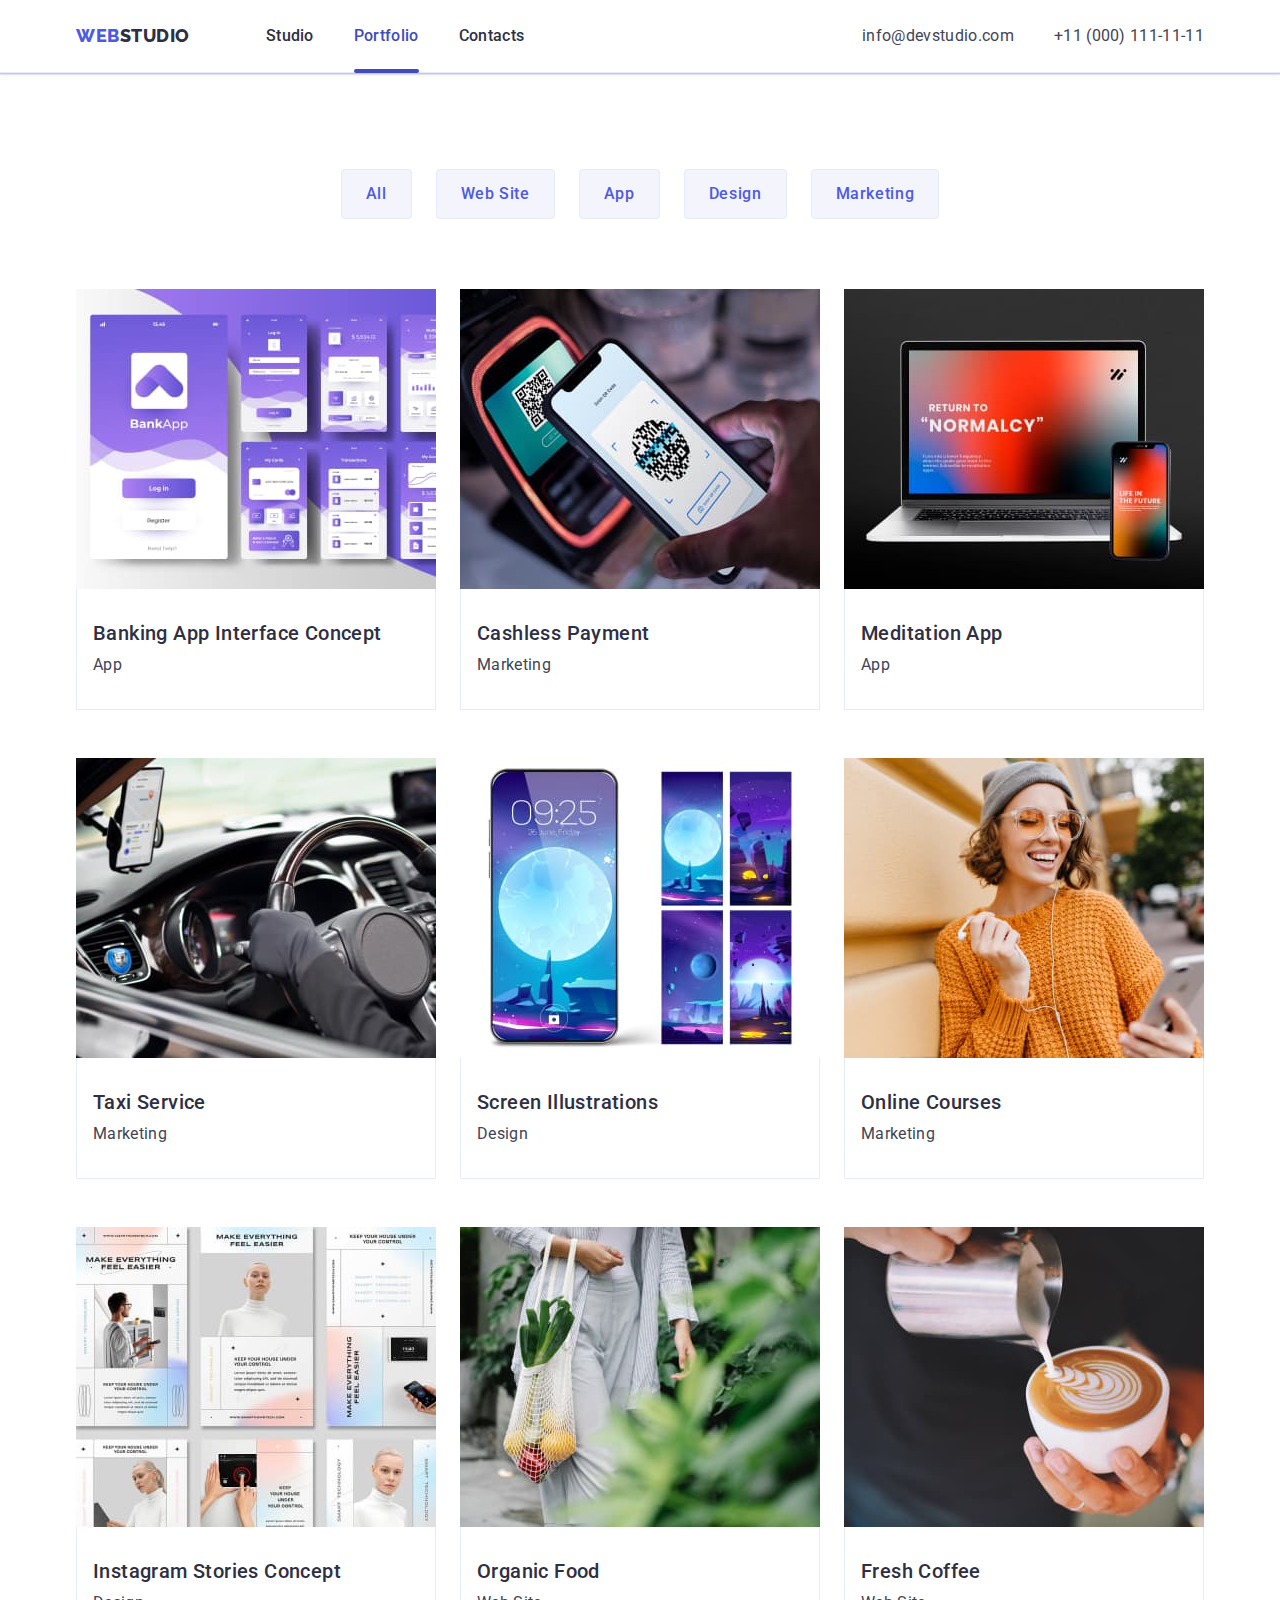
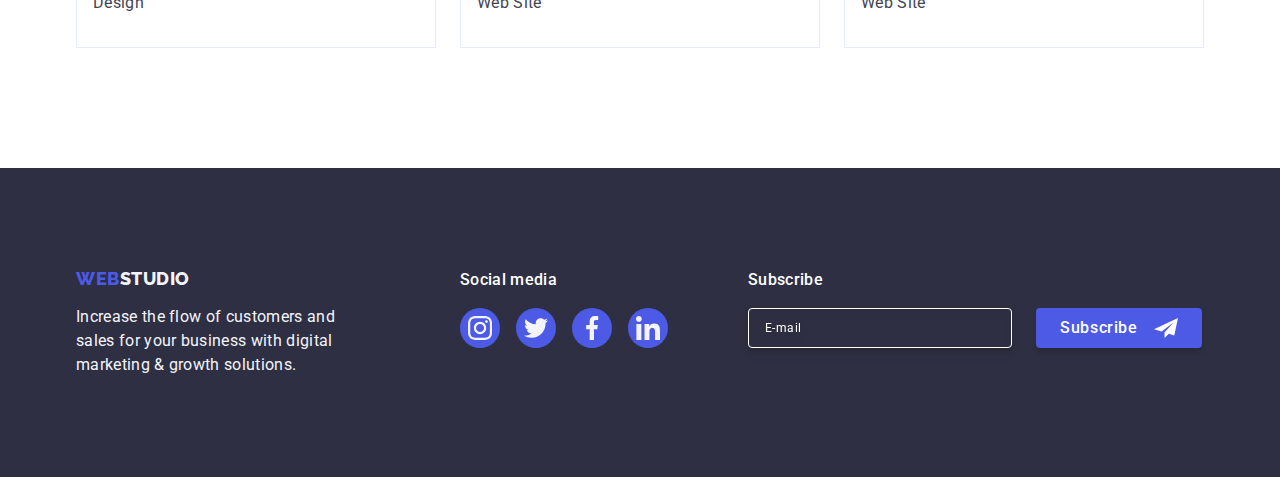
==== portfolio.html @ cc691b75 "Initial commit" ====
<!DOCTYPE html>
<html lang="en">
  <head>
    <meta charset="UTF-8" />
    <meta name="viewport" content="width=device-width, initial-scale=1.0" />
    <title>Document</title>
    <link
      rel="stylesheet"
      href="https://cdn.jsdelivr.net/npm/modern-normalize@1.1.0/modern-normalize.min.css"
    />
    <link rel="preconnect" href="https://fonts.googleapis.com" />
    <link rel="preconnect" href="https://fonts.gstatic.com" crossorigin />
    <link
      href="https://fonts.googleapis.com/css2?family=Raleway:wght@800&family=Roboto:wght@400;500;700;900&display=swap"
      rel="stylesheet"
    />
    <link rel="stylesheet" href="./css/styles.css" />
  </head>
  <body>
    <!--Header section-->

    <header class="header">
      <div class="container-header container">
        <nav class="header-nav">
          <a href="./index.html" class="header-logo link"
            >Web<span class="logo-highlight">Studio</span></a
          >

          <ul class="list container-nav">
            <li>
              <a href="./index.html" class="header-nav-list link">Studio</a>
            </li>
            <li>
              <a
                href="./portfolio.html"
                class="header-nav-list link actual-page"
                >Portfolio</a
              >
            </li>
            <li><a href="" class="header-nav-list link">Contacts</a></li>
          </ul>
        </nav>
        <address class="header-contacts">
          <ul class="list container-nav">
            <li>
              <a
                class="header-contacts-list link"
                href="mailto:info@devstudio.com"
                >info@devstudio.com</a
              >
            </li>
            <li>
              <a class="header-contacts-list link" href="tel:+110001111111"
                >+11 (000) 111-11-11</a
              >
            </li>
          </ul>
        </address>
      </div>
    </header>
    <!--Main block-->
    <main>
      <!--Section-->
      <section class="main-block">
        <div class="container">
          <h1 class="visually-hidden">Portfolio</h1>
          <ul class="list filters-container">
            <li>
              <button type="button" class="portfolio-filters">All</button>
            </li>
            <li>
              <button type="button" class="portfolio-filters">Web Site</button>
            </li>
            <li>
              <button type="button" class="portfolio-filters">App</button>
            </li>
            <li>
              <button type="button" class="portfolio-filters">Design</button>
            </li>
            <li>
              <button type="button" class="portfolio-filters">Marketing</button>
            </li>
          </ul>
          <ul class="list project-container">
            <li class="portfolio-cards">
              <a href="" class="link portfolio-link">
                <div class="card-image">
                  <img
                    src="./images/portfolio/img1.jpg"
                    alt="Banking App Interface Concept"
                    width="360"
                  />

                  <p class="card-overlay-text card-overlay">
                    14 Stylish and User-Friendly App Design Concepts · Task
                    Manager App · Calorie Tracker App · Exotic Fruit Ecommerce
                    App · Cloud Storage App
                  </p>
                </div>
                <div class="project-name">
                  <h2 class="portfolio-card-header">
                    Banking App Interface Concept
                  </h2>
                  <p class="portfolio-card-text">App</p>
                </div>
              </a>
            </li>
            <li class="portfolio-cards">
              <a href="" class="link portfolio-link">
                <div class="card-image">
                  <img
                    src="./images/portfolio/img2.jpg"
                    alt="Cashless Payment"
                    width="360"
                  />

                  <p class="card-overlay-text card-overlay">
                    14 Stylish and User-Friendly App Design Concepts · Task
                    Manager App · Calorie Tracker App · Exotic Fruit Ecommerce
                    App · Cloud Storage App
                  </p>
                </div>
                <div class="project-name">
                  <h2 class="portfolio-card-header">Cashless Payment</h2>
                  <p class="portfolio-card-text">Marketing</p>
                </div>
              </a>
            </li>
            <li class="portfolio-cards">
              <a href="" class="link portfolio-link">
                <div class="card-image">
                  <img
                    src="./images/portfolio/img3.jpg"
                    alt="Meditation App"
                    width="360"
                  />

                  <p class="card-overlay-text card-overlay">
                    14 Stylish and User-Friendly App Design Concepts · Task
                    Manager App · Calorie Tracker App · Exotic Fruit Ecommerce
                    App · Cloud Storage App
                  </p>
                </div>
                <div class="project-name">
                  <h2 class="portfolio-card-header">Meditation App</h2>
                  <p class="portfolio-card-text">App</p>
                </div>
              </a>
            </li>
            <li class="portfolio-cards">
              <a href="" class="link portfolio-link">
                <div class="card-image">
                  <img
                    src="./images/portfolio/img4.jpg"
                    alt="Taxi Service"
                    width="360"
                  />

                  <p class="card-overlay-text card-overlay">
                    14 Stylish and User-Friendly App Design Concepts · Task
                    Manager App · Calorie Tracker App · Exotic Fruit Ecommerce
                    App · Cloud Storage App
                  </p>
                </div>
                <div class="project-name">
                  <h2 class="portfolio-card-header">Taxi Service</h2>
                  <p class="portfolio-card-text">Marketing</p>
                </div>
              </a>
            </li>
            <li class="portfolio-cards">
              <a href="" class="link portfolio-link"
                ><div class="card-image">
                  <img
                    src="./images/portfolio/img5.jpg"
                    alt="Screen Illustrations"
                    width="360"
                  />

                  <p class="card-overlay-text card-overlay">
                    14 Stylish and User-Friendly App Design Concepts · Task
                    Manager App · Calorie Tracker App · Exotic Fruit Ecommerce
                    App · Cloud Storage App
                  </p>
                </div>
                <div class="project-name">
                  <h2 class="portfolio-card-header">Screen Illustrations</h2>
                  <p class="portfolio-card-text">Design</p>
                </div>
              </a>
            </li>
            <li class="portfolio-cards">
              <a href="" class="link portfolio-link"
                ><div class="card-image">
                  <img
                    src="./images/portfolio/img6.jpg"
                    alt="Online Courses"
                    width="360"
                  />

                  <p class="card-overlay-text card-overlay">
                    14 Stylish and User-Friendly App Design Concepts · Task
                    Manager App · Calorie Tracker App · Exotic Fruit Ecommerce
                    App · Cloud Storage App
                  </p>
                </div>
                <div class="project-name">
                  <h2 class="portfolio-card-header">Online Courses</h2>
                  <p class="portfolio-card-text">Marketing</p>
                </div>
              </a>
            </li>
            <li class="portfolio-cards">
              <a href="" class="link portfolio-link"
                ><div class="card-image">
                  <img
                    src="./images/portfolio/img7.jpg"
                    alt="Instagram Stories Concept"
                    width="360"
                  />

                  <p class="card-overlay-text card-overlay">
                    14 Stylish and User-Friendly App Design Concepts · Task
                    Manager App · Calorie Tracker App · Exotic Fruit Ecommerce
                    App · Cloud Storage App
                  </p>
                </div>
                <div class="project-name">
                  <h2 class="portfolio-card-header">
                    Instagram Stories Concept
                  </h2>
                  <p class="portfolio-card-text">Design</p>
                </div>
              </a>
            </li>
            <li class="portfolio-cards">
              <a href="" class="link portfolio-link"
                ><div class="card-image">
                  <img
                    src="./images/portfolio/img8.jpg"
                    alt="Organic Food"
                    width="360"
                  />

                  <p class="card-overlay-text card-overlay">
                    14 Stylish and User-Friendly App Design Concepts · Task
                    Manager App · Calorie Tracker App · Exotic Fruit Ecommerce
                    App · Cloud Storage App
                  </p>
                </div>
                <div class="project-name">
                  <h2 class="portfolio-card-header">Organic Food</h2>
                  <p class="portfolio-card-text">Web Site</p>
                </div>
              </a>
            </li>
            <li class="portfolio-cards">
              <a href="" class="link portfolio-link"
                ><div class="card-image">
                  <img
                    src="./images/portfolio/img9.jpg"
                    alt="Fresh Coffee"
                    width="360"
                  />

                  <p class="card-overlay-text card-overlay">
                    14 Stylish and User-Friendly App Design Concepts · Task
                    Manager App · Calorie Tracker App · Exotic Fruit Ecommerce
                    App · Cloud Storage App
                  </p>
                </div>
                <div class="project-name">
                  <h2 class="portfolio-card-header">Fresh Coffee</h2>
                  <p class="portfolio-card-text">Web Site</p>
                </div>
              </a>
            </li>
          </ul>
        </div>
      </section>
    </main>

    <!--Footer Section-->

    <footer class="footer">
      <div class="container footer-container">
        <div class="footer-solutions">
          <a href="./index.html" class="footer-logo link"
            >Web<span class="logo-studio">Studio</span></a
          >
          <p class="footer-text">
            Increase the flow of customers and sales for your business with
            digital marketing & growth solutions.
          </p>
        </div>

        <div class="footer-solutions-media">
          <p class="footer-social-media-text">Social media</p>
          <ul class="footer-social-media list">
            <li class="footer-icons">
              <a href="" class="link">
                <svg class="icon-our" width="24" height="24">
                  <use href="./images/icons.svg#icon-instagram"></use>
                </svg>
              </a>
            </li>
            <li class="footer-icons">
              <a href="" class="link">
                <svg class="icon-our" width="24" height="24">
                  <use href="./images/icons.svg#icon-twitter"></use>
                </svg>
              </a>
            </li>
            <li class="footer-icons">
              <a href="" class="link">
                <svg class="icon-our" width="24" height="24">
                  <use href="./images/icons.svg#icon-facebook"></use>
                </svg>
              </a>
            </li>
            <li class="footer-icons">
              <a href="" class="link">
                <svg class="icon-our" width="24" height="24">
                  <use href="./images/icons.svg#icon-linkedin"></use>
                </svg>
              </a>
            </li>
          </ul>
        </div>

        <div class="subscribe-footer">
          <p class="footer-social-media-text">Subscribe</p>
          <form class="subscribe-form" name="subscribe-form">
            <label class="subscribe-form-label">
              <input
                class="subscribe-form-input"
                type="email"
                name="subscribe-form-email"
                placeholder="E-mail"
            /></label>
            <button
              class="footer-button order-button accent-button"
              type="submit"
            >
              Subscribe
              <svg class="footer-button-icon" width="24" height="24">
                <use href="./images/icons.svg#icon-send"></use>
              </svg>
            </button>
          </form>
        </div>
      </div>
    </footer>
  </body>
</html>
---- css/styles.css ----
:root {
  --colorNavyBlue: #2e2f42;
  --fonWebsite: #ffffff;
  --logoAndButtonText: #4d5ae5;
  --backgroundButton: #f4f4fd;
  --contactColor: #434455;
  --customersBorderColor: #8e8f99;
  --modalColor: #404bbf;
}
body {
  font-family: "Roboto", sans-serif;
  background-color: var(--fonWebsite);
  color: var(--contactColor);
}
ul {
  padding-left: 0;
}

.header-logo {
  font-weight: 800;
  font-size: 18px;
  line-height: 1.17;
  letter-spacing: 0.03em;
  text-transform: uppercase;
  font-family: "Raleway", sans-serif;
  color: var(--logoAndButtonText);
  margin-right: 76px;
}

.logo-highlight {
  color: var(--colorNavyBlue);
}

.header-nav-list {
  position: relative;
  font-weight: 500;
  font-size: 16px;
  line-height: 1.5;
  letter-spacing: 0.02em;
  color: #2e2f42;

  padding: 24px 0;
  display: flex;
  flex-direction: column;
  transition: color 250ms cubic-bezier(0.4, 0, 0.2, 1);
}

.header-nav-list:hover,
.header-nav-list:focus {
  color: #404bbf;
}
.actual-page {
  color: #404bbf;
}
.header-nav-list.actual-page::after {
  content: "";
  position: absolute;

  width: 100%;
  height: 4px;
  border-radius: 2px;
  left: 0;
  bottom: -1px;
  background-color: #404bbf;
}

.header-contacts {
  font-style: normal;
  color: var(--contaktColor);
}

.header-contacts-list {
  font-size: 16px;
  line-height: 1.5;
  letter-spacing: 0.02em;
  color: var(--contactColor);
  font-style: normal;
  transition: color 250ms cubic-bezier(0.4, 0, 0.2, 1);
}
.header-contacts-list:hover,
.header-contacts-list:focus {
  color: #404bbf;
  transition-duration: 250ms;
  transition-timing-function: cubic-bezier(0.4, 0, 0.2, 1);
}

.list {
  list-style-type: none;
}
.link {
  text-decoration: none;
}
.order-button {
  font-family: "Roboto", sans-serif;
  background-color: var(--logoAndButtonText);
  font-weight: 500;
  font-size: 16px;
  line-height: 1.5;
  letter-spacing: 0.04em;
  color: var(--fonWebsite);
  box-shadow: 0px 4px 4px 0px rgba(0, 0, 0, 0.15);

  cursor: pointer;
  display: block;
  min-width: 169px;
  height: 56px;
  border: none;
  border-radius: 4px;
  margin: 0 auto;
  transition: background-color 250ms cubic-bezier(0.4, 0, 0.2, 1);
}
.portfolio-filters {
  font-family: "Roboto", sans-serif;
  background-color: var(--backgroundButton);
  font-style: normal;
  font-weight: 500;
  font-size: 16px;
  line-height: 1.5;
  letter-spacing: 0.04em;
  cursor: pointer;
  color: var(--logoAndButtonText);
  border: 1px solid #e7e9fc;
  border-radius: 4px;
  padding: 12px 24px;
  transition: color 250ms cubic-bezier(0.4, 0, 0.2, 1),
    background-color 250ms cubic-bezier(0.4, 0, 0.2, 1),
    border-color 250ms cubic-bezier(0.4, 0, 0.2, 1),
    box-shadow 250ms cubic-bezier(0.4, 0, 0.2, 1);
}
.portfolio-filters:hover,
.portfolio-filters:focus {
  background-color: #404bbf;
  color: var(--fonWebsite);
  border: 1px solid transparent;
  box-shadow: 0px 2px 2px 0px rgba(0, 0, 0, 0.12),
    0px 2px 1px 0px rgba(0, 0, 0, 0.08), 0px 3px 1px 0px rgba(0, 0, 0, 0.1);
  transition-duration: 250ms;
  transition-timing-function: cubic-bezier(0.4, 0, 0.2, 1);
}
.order-button:hover,
.order-button:focus {
  background-color: #404bbf;
  color: var(--fonWebsite);
}

.solutions-section {
  padding: 120px 0;
}
.title {
  max-width: 496px;
  font-weight: 700;
  font-size: 56px;
  line-height: 1.07;
  display: block;
  text-align: center;
  letter-spacing: 0.02em;
  color: var(--fonWebsite);
  margin: 0 auto;
  margin-bottom: 48px;
}
.feature-title {
  font-weight: 500;
  font-size: 20px;
  line-height: 1.2;
  letter-spacing: 0.02em;
  color: var(--colorNavyBlue);
  margin-bottom: 8px;
}
.feature-text {
  font-size: 16px;
  line-height: 1.5;
  letter-spacing: 0.02em;
  color: var(--contactColor);
}
.section-header {
  font-weight: 700;
  font-size: 36px;
  line-height: 1.11;
  letter-spacing: 0.02em;
  text-align: center;
  text-transform: capitalize;
  color: var(--colorNavyBlue);
  margin-bottom: 72px;
}
.section-team {
  background-color: var(--backgroundButton);
  padding-top: 120px;
  padding-bottom: 120px;
}

.team-card {
  background-color: var(--fonWebsite);
  min-height: 380px;
  width: calc((100% - 72px) / 4);
  border-radius: 0px 0px 4px 4px;

  box-shadow: 0px 2px 1px 0px rgba(46, 47, 66, 0.08),
    0px 1px 1px 0px rgba(46, 47, 66, 0.16),
    0px 1px 6px 0px rgba(46, 47, 66, 0.08);
}

.portfolio-card-header {
  font-weight: 500;
  font-size: 20px;
  line-height: 1.2;
  letter-spacing: 0.02em;
  color: var(--colorNavyBlue);
  margin-bottom: 8px;
}
.portfolio-card-text {
  font-size: 16px;
  line-height: 1.5;
  letter-spacing: 0.02em;
  color: var(--contactColor);
}
.footer-text {
  font-size: 16px;
  line-height: 1.5;
  letter-spacing: 0.02em;
  color: var(--backgroundButton);
  max-width: 264px;
}
.footer {
  background-color: var(--colorNavyBlue);
  padding: 100px 0;
}
.logo-studio {
  color: var(--backgroundButton);
}
.footer-logo {
  font-weight: 800;
  font-size: 18px;
  line-height: 1.17;
  letter-spacing: 0.03em;
  text-transform: uppercase;
  font-family: "Raleway", sans-serif;
  color: var(--logoAndButtonText);
  display: inline-block;
  margin-bottom: 16px;
}

Reset h1,
h2,
h3,
h4,
h5,
h6,
p,
ul {
  margin: 0;
}
img {
  display: block;
  max-width: 100%;
  height: auto;
}
.visually-hidden {
  position: absolute;
  width: 1px;
  height: 1px;
  margin: -1px;
  border: 0;
  padding: 0;

  white-space: nowrap;
  clip-path: inset(100%);
  clip: rect(0 0 0 0);
  overflow: hidden;
}

.container-header {
  display: flex;
  justify-content: space-between;
  align-items: center;
}
.container {
  margin: 0 auto;
  width: 1158px;
  padding: 0 15px;
}
.header-nav {
  display: flex;
  align-items: center;
}
.container-nav {
  display: flex;
  gap: 40px;
  transition: color 250ms cubic-bezier(0.4, 0, 0.2, 1);
}
.main-content {
  height: 600px;
  margin: auto;

  padding: 188px 0;
  background-color: var(--colorNavyBlue);
  background-image: linear-gradient(
      rgba(46, 47, 66, 0.7),
      rgba(46, 47, 66, 0.7)
    ),
    url(../images/index/people-office.jpg);

  max-width: 1440px;
  background-repeat: no-repeat;
  background-position: center;
  background-size: cover;
}
.section-feature {
  width: calc((100% - 72px) / 4);
}

.list-feature {
  display: flex;
  gap: 24px;
}
.header {
  border-bottom: 1px solid #e7e9fc;
  box-shadow: 0px 2px 1px rgba(46, 47, 66, 0.08),
    0px 1px 1px rgba(46, 47, 66, 0.16), 0px 1px 6px rgba(46, 47, 66, 0.08);
}
.what-section {
  padding-bottom: 120px;
}

.we-are-doing {
  display: flex;
  gap: 24px;
}
.our-works {
  width: calc((100% - 48px) / 3);
}

.team {
  display: flex;
  flex-direction: row;
  gap: 24px;
}

.index-card-header {
  font-weight: 500;
  font-size: 20px;
  line-height: 1.2;
  letter-spacing: 0.02em;
  color: var(--colorNavyBlue);
  margin-bottom: 8px;
  text-align: center;
}
.index-card-text {
  font-size: 16px;
  line-height: 1.5;
  letter-spacing: 0.02em;
  color: var(--contactColor);
  text-align: center;
  margin-bottom: 8px;
}
.card-content {
  gap: 8px;
  padding: 32px 0;
}

.filters-container {
  display: flex;
  margin-bottom: 72px;
  justify-content: center;
  gap: 24px;
  height: 48px;
}
.project-container {
  display: flex;
  flex-direction: row;
  flex-wrap: wrap;
  justify-content: center;
  column-gap: 24px;
  row-gap: 48px;
}
.portfolio-link {
  display: block;
  transition: box-shadow 250ms cubic-bezier(0.4, 0, 0.2, 1);
}
.portfolio-link:hover {
  box-shadow: 0px 1px 6px rgba(46, 47, 66, 0.08),
    0px 1px 1px rgba(46, 47, 66, 0.16), 0px 2px 1px rgba(46, 47, 66, 0.08);
}
.portfolio-link:hover .card-overlay,
.portfolio-link:focus .card-overlay {
  transform: translateY(0%);
}

.portfolio-cards {
  width: calc((100% - 48px) / 3);
}

.card-image {
  position: relative;
  overflow: hidden;
}

.card-overlay {
  padding: 8px;
  background-color: #4d5ae5;
  color: #fff;
  font-family: sans-serif;
  position: absolute;
  top: 0;
  left: 0;
  width: 100%;
  height: 100%;
  transform: translateY(100%);
  transition: transform 250ms ease-in-out;
}

.card-overlay-text {
  color: var(--backgroundButton);
  font-size: 16px;
  font-family: Roboto;
  line-height: 24px;
  letter-spacing: 0.32px;

  padding: 40px 32px;
  transition: transform 250ms cubic-bezier(0.4, 0, 0.2, 1);
}
.project-name {
  padding: 32px 16px;
  border: 1px solid #e7e9fc;
  border-top: none;
}
.main-block {
  padding-top: 96px;
  padding-bottom: 120px;
}
.social-media {
  display: flex;
  justify-content: center;
  gap: 24px;
  flex-shrink: 0;

  align-items: center;
}
.social-media .link {
  display: flex;
  justify-content: center;
  align-items: center;
  width: 40px;
  height: 40px;
  border-radius: 50%;
  background-color: #4d5ae5;
  transition: background-color 250ms cubic-bezier(0.4, 0, 0.2, 1);
}

.customers-list {
  display: flex;

  gap: 24px;
}
.section-customers {
  padding-top: 120px;
  padding-bottom: 120px;
}
.team-customers {
  width: calc((100% - 120px) / 6);
  height: 88px;
}
.customers-link {
  display: flex;
  width: 100%;
  height: 100%;
  justify-content: center;
  align-items: center;
  color: var(--customersBorderColor);
  border-radius: 4px;
  border: 1px solid var(--customersBorderColor);
  transition: border-color 250ms cubic-bezier(0.4, 0, 0.2, 1),
    color 250ms cubic-bezier(0.4, 0, 0.2, 1);
}

.customers-link:hover {
  border-color: #404bbf;
  color: #404bbf;
}

.customers-link:focus {
  border-color: #404bbf;
  color: #404bbf;
}

.icon-solution {
  width: 264px;
  height: 112px;
  border-radius: 4px;
  background: var(--cloud, #f4f4fd);
  display: flex;
  justify-content: center;
  align-items: center;
  margin-bottom: 8px;
}
.icon {
  fill: currentColor;
}

.icon-our {
  fill: var(--backgroundButton);
  transition: background-color 250ms cubic-bezier(0.4, 0, 0.2, 1);
}
.footer-social-media {
  display: flex;
  gap: 16px;
  flex-shrink: 0;
  align-self: flex-end;
}
.footer-social-media .link {
  display: flex;
  justify-content: center;
  align-items: center;
  width: 40px;
  height: 40px;
  border-radius: 50%;
  background-color: #4d5ae5;
  transition: background-color 250ms cubic-bezier(0.4, 0, 0.2, 1);
}
.social-media .link:hover,
.social-media .link:focus {
  background-color: #404bbf;
}

.footer-container {
  display: flex;

  align-items: baseline;
}

.footer-solutions-media {
  margin-left: 120px;
}

.footer-social-media-text {
  margin-bottom: 16px;
  font-size: 16px;
  font-family: Roboto;
  font-weight: 500;
  line-height: 24px;
  letter-spacing: 0.32px;
  color: #ffffff;
}
.footer-social-media .link:hover,
.footer-social-media .link:focus {
  background-color: #31d0aa;
}

.subscribe-form {
  display: flex;
  justify-content: center;
  align-items: center;
  gap: 24px;
}
.subscribe-footer {
  margin-left: 80px;
}

.accent-button {
  min-width: 165px;
  color: #fff;
  text-align: center;
  height: 40px;
  font-size: 16px;

  line-height: 24px;
  letter-spacing: 0.64px;

  padding: 8px 24px;
  border-radius: 4px;
  background: #4d5ae5;
}

.subscribe-form-input {
  width: 264px;
  height: 40px;
  color: #fff;
  padding-left: 8px;
  padding-left: 16px;
  border-radius: 4px;
  border: 1px solid #fff;
  box-shadow: 0px 4px 4px 0px rgba(0, 0, 0, 0.15);
  background: #2e2f42;

  font-size: 12px;
  filter: drop-shadow(0px 4px 4px rgba(0, 0, 0, 0.15));
  line-height: 1.5;
  letter-spacing: 0.48px;
  background-color: transparent;
}
.subscribe-form-input::placeholder {
  color: currentColor;
}

.footer-button {
  display: inline-flex;
  align-items: center;
  justify-content: center;
}

.footer-button-icon {
  margin-left: 16px;
}

.backdrop {
  position: fixed;
  top: 0;
  left: 0;
  width: 100%;
  height: 100%;
  background-color: #2e2f4266;
  transition: opacity 250ms cubic-bezier(0.4, 0, 0.2, 1),
    visibility 250ms cubic-bezier(0.4, 0, 0.2, 1);
}
.backdrop.is-hidden {
  opacity: 0;
  visibility: hidden;
  pointer-events: none;
}

.modal {
  position: absolute;
  top: 50%;
  left: 50%;
  padding: 72px 24px 24px 24px;

  transform: translateX(-50%) translateY(-50%);
  width: 408px;
  min-height: 584px;
  border-radius: 4px;
  background-color: #fcfcfc;
  box-shadow: 0px 2px 1px 0px rgba(0, 0, 0, 0.2),
    0px 1px 3px 0px rgba(0, 0, 0, 0.12), 0px 1px 1px 0px rgba(0, 0, 0, 0.14);
  transition: transform 250ms cubic-bezier(0.4, 0, 0.2, 1);
}
.modal-button {
  position: absolute;
  top: 24px;
  right: 24px;
  background-color: #e7e9fc;
  border: 1px solid rgba(0, 0, 0, 0.1);
  background: #e7e9fc;
  width: 24px;
  height: 24px;
  border-radius: 50%;
  display: flex;
  align-items: center;
  justify-content: center;
  padding: 0;
  cursor: pointer;
  background-color: 250ms cubic-bezier(0.4, 0, 0.2, 1),
    border 250ms cubic-bezier(0.4, 0, 0.2, 1);
  transition: background-color 250ms cubic-bezier(0.4, 0, 0.2, 1),
    border 250ms cubic-bezier(0.4, 0, 0.2, 1);
}
.modal-button:hover,
.modal-button:focus {
  background-color: #404bbf;
  border: none;
  fill: #ffffff;
}
.modal-icon {
  stroke: #2e2f42;
  color: #2e2f42;
  transition: fill 250ms cubic-bezier(0.4, 0, 0.2, 1);
}
.modal-caption {
  display: block;
  text-align: center;
  width: 360px;
  margin-bottom: 16px;

  color: var(--colorNavyBlue);
  font-size: 16px;
  font-style: normal;
  font-weight: 500;
  line-height: 1.5;
  letter-spacing: 0.02em;
}
.modal-label-user {
  margin-bottom: 8px;
}
.modal-form-label {
  font-size: 12px;
  line-height: 1.17;
  letter-spacing: 0.04em;
  color: var(--customersBorderColor);
  display: block;
  margin-bottom: 4px;
}

.modal-user-contact {
  position: relative;
}
.modal-form-input {
  width: 100%;
  height: 40px;
  border: 1px solid rgba(46, 47, 66, 0.4);
  border-radius: 4px;
  background-color: transparent;
  padding-left: 38px;
  outline: transparent;
  transition: border-color 250ms cubic-bezier(0.4, 0, 0.2, 1);
}
.modal-form-icon {
  position: absolute;
  left: 16px;
  top: 50%;
  fill: var(--colorNavyBlue);
  transform: translateY(-50%);
  transition: fill 250ms cubic-bezier(0.4, 0, 0.2, 1);
}

.modal-form-input:focus {
  border-color: #4d5ae5;
}
.modal-form-input:focus + .modal-form-icon {
  fill: #4d5ae5;
}
.modal-form-textarea {
  margin-bottom: 16px;
}

.modal-form-comment {
  width: 100%;
  height: 120px;
  font-size: 12px;
  padding-top: 8px;
  line-height: 1.17;
  letter-spacing: 0.04em;
  color: rgba(46, 47, 66, 0.4);
  border: 1px solid rgba(46, 47, 66, 0.4);
  border-radius: 4px;
  background-color: transparent;
  padding: 8px 16px;
  outline: transparent;
  resize: none;
  transition: border-color 250ms cubic-bezier(0.4, 0, 0.2, 1);
  display: block;
}

.modal-form-comment::placeholder {
  color: rgba(46, 47, 66, 0.4);

  font-size: 12px;
  letter-spacing: 0.48px;
}
.modal-form-comment:focus {
  border-color: #4d5ae5;
}

.modal-form-agreement {
  font-size: 12px;
  line-height: 1.17;
  letter-spacing: 0.04em;
  color: var(--customersBorderColor);
}
.modal-form-user {
  margin-bottom: 24px;
}

.modal-form-custom-checkbox {
  display: inline-flex;
  align-items: center;
  justify-content: center;
  width: 16px;
  height: 16px;
  margin-right: 8px;
  fill: transparent;
  border-radius: 2px;
  border: 1px solid rgba(46, 47, 66, 0.4);
  transition: background-color 250ms cubic-bezier(0.4, 0, 0.2, 1),
    border 250ms cubic-bezier(0.4, 0, 0.2, 1),
    fill 250ms cubic-bezier(0.4, 0, 0.2, 1);
}

.modal-form-user
  input[type="checkbox"]:checked
  + .modal-form-agreement
  .modal-form-custom-checkbox {
  background-color: var(--modalColor);
  border: none;
  fill: var(--backgroundButton);
}

.modal-form-link {
  color: var(--logoAndButtonText);
  text-decoration: underline;
}
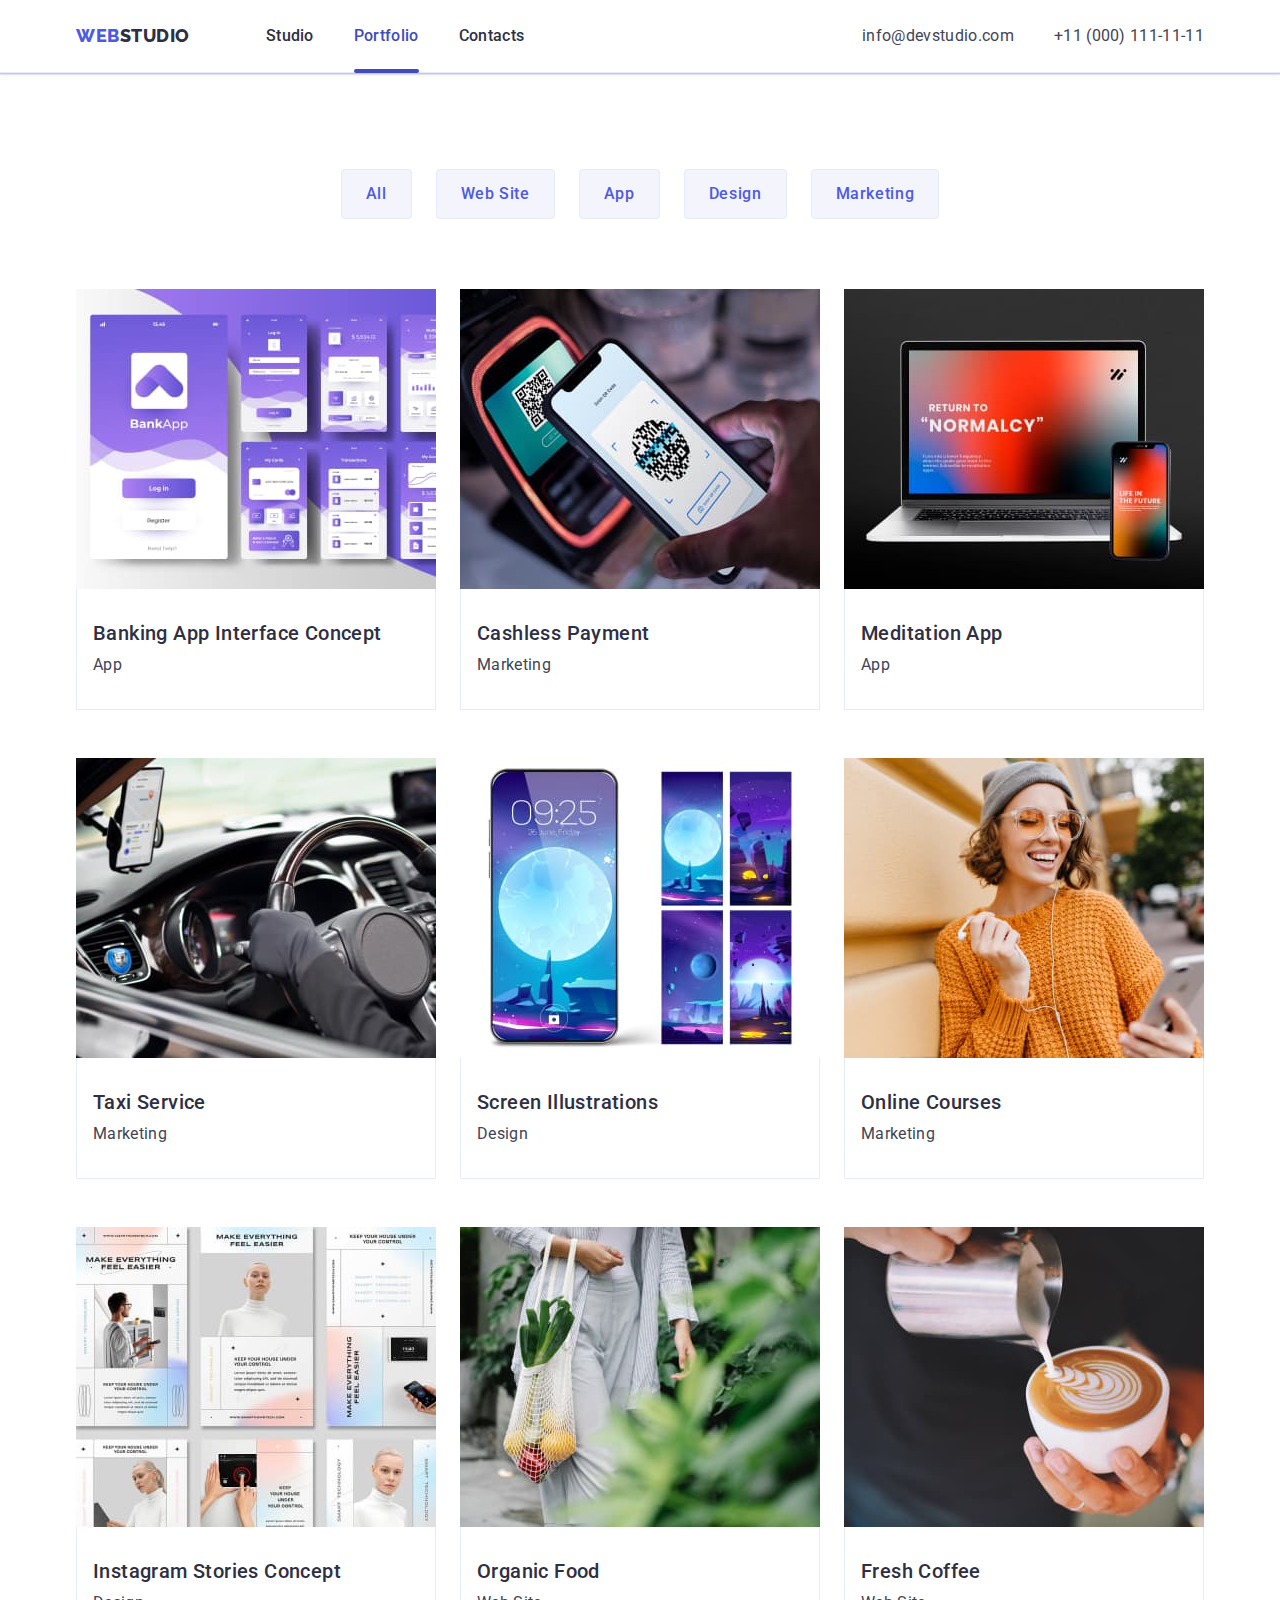
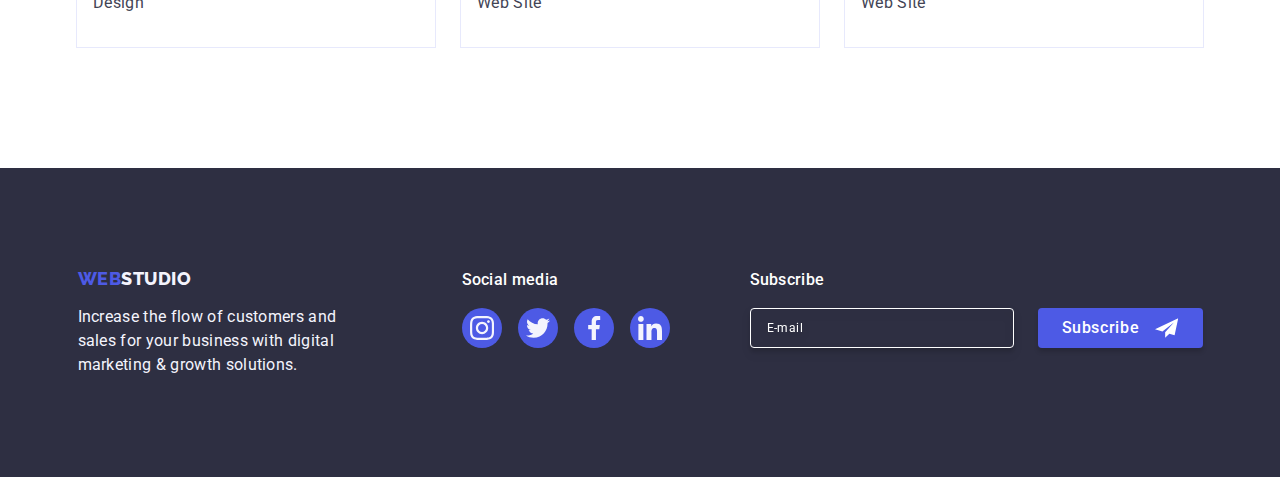
==== commit d9d7d12c: "work" ====
--- a/portfolio.html
+++ b/portfolio.html
@@ -41,7 +41,7 @@
           </ul>
         </nav>
         <address class="header-contacts">
-          <ul class="list container-nav">
+          <ul class="list container-nav container-nav-tablet">
             <li>
               <a
                 class="header-contacts-list link"
--- a/css/styles.css
+++ b/css/styles.css
@@ -14,6 +14,10 @@
 }
 ul {
   padding-left: 0;
+}
+img {
+  display: block;
+  max-width: 100%;
 }
 
 .header-logo {
@@ -26,7 +30,16 @@
   color: var(--logoAndButtonText);
   margin-right: 76px;
 }
-
+@media only screen and (min-width: 768px) {
+  .header-logo {
+    margin-right: 120px;
+  }
+}
+@media only screen and (min-width: 1158px) {
+  .header-logo {
+    margin-right: 76px;
+  }
+}
 .logo-highlight {
   color: var(--colorNavyBlue);
 }
@@ -77,6 +90,30 @@
   font-style: normal;
   transition: color 250ms cubic-bezier(0.4, 0, 0.2, 1);
 }
+
+/* Tablet screen */
+@media screen and (min-width: 768px) {
+  .header-contacts-list {
+    color: #434455;
+    font-size: 12px;
+    font-style: normal;
+    font-weight: 400;
+    line-height: 1.6;
+    letter-spacing: 0.48px;
+  }
+}
+/* desctop screen */
+@media only screen and (min-width: 1158px) {
+  .header-contacts-list {
+    font-size: 16px;
+    line-height: 1.5;
+    letter-spacing: 0.02em;
+    color: var(--contactColor);
+    font-style: normal;
+    transition: color 250ms cubic-bezier(0.4, 0, 0.2, 1);
+  }
+}
+
 .header-contacts-list:hover,
 .header-contacts-list:focus {
   color: #404bbf;
@@ -144,12 +181,20 @@
 }
 
 .solutions-section {
-  padding: 120px 0;
-}
+  padding: 96px 0 96px 0;
+}
+
+/* desctop screen */
+@media only screen and (min-width: 1158px) {
+  .solutions-section {
+    padding: 120px 0;
+  }
+}
+
 .title {
-  max-width: 496px;
+  max-width: 320px;
   font-weight: 700;
-  font-size: 56px;
+  font-size: 36px;
   line-height: 1.07;
   display: block;
   text-align: center;
@@ -158,20 +203,86 @@
   margin: 0 auto;
   margin-bottom: 48px;
 }
+@media only screen and (min-width: 768px) {
+  .title {
+    max-width: 496px;
+    font-size: 56px;
+  }
+}
+
+@media only screen and (min-width: 1158px) {
+  .title {
+    max-width: 496px;
+    font-size: 56px;
+  }
+}
 .feature-title {
-  font-weight: 500;
-  font-size: 20px;
-  line-height: 1.2;
-  letter-spacing: 0.02em;
-  color: var(--colorNavyBlue);
+  color: var(--navyblue, #2e2f42);
+  text-align: center;
+  font-size: 36px;
+  font-style: normal;
+  font-weight: 700;
+  line-height: 1.1;
+  letter-spacing: 0.72px;
+  text-transform: capitalize;
   margin-bottom: 8px;
 }
+/* Tablet screen */
+@media screen and (min-width: 768px) {
+  .feature-title {
+    color: var(--navyblue, #2e2f42);
+    font-size: 36px;
+    font-style: normal;
+    font-weight: 700;
+    line-height: 1.1;
+    letter-spacing: 0.72px;
+    text-transform: capitalize;
+    text-align: start;
+  }
+}
+
+/* desctop screen */
+@media only screen and (min-width: 1158px) {
+  .feature-title {
+    font-weight: 500;
+    font-size: 20px;
+    line-height: 1.2;
+    letter-spacing: 0.02em;
+    color: var(--colorNavyBlue);
+    margin-bottom: 8px;
+    text-align: start;
+  }
+}
+
 .feature-text {
+  color: var(--slate, #434455);
   font-size: 16px;
   line-height: 1.5;
   letter-spacing: 0.02em;
-  color: var(--contactColor);
-}
+  font-weight: 500;
+}
+/* Tablet screen */
+@media only screen and (min-width: 768px) {
+  .feature-text {
+    color: #434455;
+    font-size: 16px;
+    line-height: 1.5;
+    letter-spacing: 0.02em;
+    font-weight: 500;
+  }
+}
+
+/* desctop screen */
+@media only screen and (min-width: 1158px) {
+  .feature-text {
+    font-size: 16px;
+    line-height: 1.5;
+    letter-spacing: 0.02em;
+    color: var(--contactColor);
+    font-weight: 400;
+  }
+}
+
 .section-header {
   font-weight: 700;
   font-size: 36px;
@@ -182,21 +293,98 @@
   color: var(--colorNavyBlue);
   margin-bottom: 72px;
 }
+.section-header-one {
+  font-weight: 700;
+  font-size: 36px;
+  line-height: 1.11;
+  letter-spacing: 0.02em;
+  text-align: center;
+  text-transform: capitalize;
+  color: var(--colorNavyBlue);
+  margin-bottom: 72px;
+}
+/* desctop screen */
+@media only screen and (max-width: 1157px) {
+  .section-header-one {
+    display: none;
+  }
+}
+
 .section-team {
   background-color: var(--backgroundButton);
-  padding-top: 120px;
-  padding-bottom: 120px;
+  padding-top: 96px;
+  padding-bottom: 96px;
+}
+@media only screen and (min-width: 1158px) {
+  .section-team {
+    background-color: var(--backgroundButton);
+    padding-top: 120px;
+    padding-bottom: 120px;
+  }
+}
+
+.team {
+  display: flex;
+  flex-wrap: wrap;
+  gap: 64px;
+}
+/* Tablet screen */
+@media only screen and (min-width: 768px) {
+  .team {
+    display: flex;
+    flex-wrap: wrap;
+    gap: 64px 24px;
+    margin-right: 108px;
+    margin-left: 108px;
+  }
+}
+
+/* desctop screen */
+@media only screen and (min-width: 1158px) {
+  .team {
+    display: flex;
+    flex-direction: row;
+    gap: 24px;
+    margin-right: 0;
+    margin-left: 0;
+  }
 }
 
 .team-card {
   background-color: var(--fonWebsite);
   min-height: 380px;
-  width: calc((100% - 72px) / 4);
   border-radius: 0px 0px 4px 4px;
-
   box-shadow: 0px 2px 1px 0px rgba(46, 47, 66, 0.08),
     0px 1px 1px 0px rgba(46, 47, 66, 0.16),
     0px 1px 6px 0px rgba(46, 47, 66, 0.08);
+  margin: auto;
+}
+
+/* Tablet screen */
+
+@media only screen and (min-width: 768px) {
+  .team-card {
+    background-color: var(--fonWebsite);
+    min-height: 380px;
+    width: calc((100% - 24px) / 2);
+    box-shadow: 0px 2px 1px 0px rgba(46, 47, 66, 0.08),
+      0px 1px 1px 0px rgba(46, 47, 66, 0.16),
+      0px 1px 6px 0px rgba(46, 47, 66, 0.08);
+  }
+}
+
+/* desctop screen */
+@media only screen and (min-width: 1158px) {
+  .team-card {
+    background-color: var(--fonWebsite);
+    min-height: 380px;
+    width: calc((100% - 72px) / 4);
+    border-radius: 0px 0px 4px 4px;
+
+    box-shadow: 0px 2px 1px 0px rgba(46, 47, 66, 0.08),
+      0px 1px 1px 0px rgba(46, 47, 66, 0.16),
+      0px 1px 6px 0px rgba(46, 47, 66, 0.08);
+  }
 }
 
 .portfolio-card-header {
@@ -219,11 +407,39 @@
   letter-spacing: 0.02em;
   color: var(--backgroundButton);
   max-width: 264px;
-}
+  text-align: start;
+  margin: auto;
+}
+
 .footer {
   background-color: var(--colorNavyBlue);
-  padding: 100px 0;
-}
+  padding: 96px 0;
+  text-align: center;
+}
+
+@media only screen and (min-width: 768px) {
+  .footer {
+    display: flex;
+    flex-wrap: wrap;
+    text-align: left;
+  }
+}
+
+@media only screen and (min-width: 768px) and (max-width: 1157.98px) {
+  .footer {
+    background-color: var(--colorNavyBlue);
+    padding: 96px 108px;
+  }
+}
+/* desctop screen */
+@media only screen and (min-width: 1158px) {
+  .footer {
+    background-color: var(--colorNavyBlue);
+    padding: 100px 0;
+    text-align: start;
+  }
+}
+
 .logo-studio {
   color: var(--backgroundButton);
 }
@@ -249,11 +465,7 @@
 ul {
   margin: 0;
 }
-img {
-  display: block;
-  max-width: 100%;
-  height: auto;
-}
+
 .visually-hidden {
   position: absolute;
   width: 1px;
@@ -267,58 +479,278 @@
   clip: rect(0 0 0 0);
   overflow: hidden;
 }
+.menu-toggle-icon {
+  stroke: #2e2f42;
+}
 
 .container-header {
   display: flex;
   justify-content: space-between;
   align-items: center;
 }
+
+@media only screen and (min-width: 768px) {
+  .container-header {
+    display: flex;
+    justify-content: space-between;
+    align-items: center;
+  }
+}
+
+@media only screen and (min-width: 1158px) {
+  .container-header {
+    display: flex;
+    justify-content: space-between;
+    align-items: center;
+  }
+}
+/* base style */
 .container {
+  min-width: 320px;
+  max-width: 428px;
   margin: 0 auto;
-  width: 1158px;
-  padding: 0 15px;
-}
+  padding-left: 16px;
+  padding-right: 16px;
+}
+/* Tablet screen */
+@media screen and (min-width: 768px) {
+  .container {
+    max-width: 768px;
+    margin: 0 auto;
+  }
+}
+/* desctop screen */
+@media only screen and (min-width: 1158px) {
+  .container {
+    max-width: 1158px;
+    margin: 0 auto;
+    padding: 0 15px;
+  }
+}
+
 .header-nav {
-  display: flex;
-  align-items: center;
-}
+  width: 100%;
+  display: flex;
+  justify-content: space-between;
+}
+
+@media only screen and (min-width: 768px) {
+  .header-nav {
+    width: 0;
+    display: flex;
+    align-items: center;
+  }
+}
+@media only screen and (min-width: 1158px) {
+  .header-nav {
+    display: flex;
+    align-items: center;
+  }
+}
+
 .container-nav {
   display: flex;
   gap: 40px;
+
   transition: color 250ms cubic-bezier(0.4, 0, 0.2, 1);
 }
+@media only screen and (max-width: 767.8px) {
+  .container-nav {
+    display: none;
+  }
+}
+
+@media only screen and (min-width: 768px) {
+  .container-nav {
+    gap: 40px;
+    display: flex;
+    margin-left: auto;
+
+    margin-right: 0;
+    transition: color 250ms cubic-bezier(0.4, 0, 0.2, 1);
+  }
+}
+
+@media only screen and (min-width: 1158px) {
+  .container-nav {
+    display: flex;
+    gap: 40px;
+    transition: color 250ms cubic-bezier(0.4, 0, 0.2, 1);
+  }
+}
+
+.container-nav-tablet {
+  display: none;
+}
+@media only screen and (min-width: 768px) and (max-width: 1157px) {
+  .container-nav-tablet {
+    display: flex;
+    flex-direction: column;
+    gap: 12px;
+  }
+}
+@media only screen and (min-width: 1158px) {
+  .container-nav-tablet {
+    display: flex;
+  }
+}
+
 .main-content {
-  height: 600px;
+  height: 432px;
   margin: auto;
-
-  padding: 188px 0;
+  padding: 112px 0;
   background-color: var(--colorNavyBlue);
+  max-width: 1440px;
+  background-repeat: no-repeat;
+  background-position: center;
+  background-size: cover;
   background-image: linear-gradient(
       rgba(46, 47, 66, 0.7),
       rgba(46, 47, 66, 0.7)
     ),
-    url(../images/index/people-office.jpg);
-
-  max-width: 1440px;
-  background-repeat: no-repeat;
-  background-position: center;
-  background-size: cover;
-}
+    url(../images/index/bg_mob@1x.jpg);
+}
+
+@media (min-device-pixel-ratio: 2),
+  (min-resolution: 192dpi),
+  (min-resolution: 2dppx) {
+  .main-content {
+    background-image: linear-gradient(
+        rgba(46, 47, 66, 0.7),
+        rgba(46, 47, 66, 0.7)
+      ),
+      url(../images/index/bg_mob@2x.jpg);
+  }
+}
+
+@media only screen and (min-width: 428px) {
+  .main-content {
+    background-image: linear-gradient(
+        rgba(46, 47, 66, 0.7),
+        rgba(46, 47, 66, 0.7)
+      ),
+      url(../images/index/bg_tablet@1x.jpg);
+  }
+  @media (min-device-pixel-ratio: 2),
+    (min-resolution: 192dpi),
+    (min-resolution: 2dppx) {
+    .main-content {
+      background-image: linear-gradient(
+          rgba(46, 47, 66, 0.7),
+          rgba(46, 47, 66, 0.7)
+        ),
+        url(../images/index/bg_tablet@2x.jpg);
+    }
+  }
+}
+@media only screen and (min-width: 769px) {
+  .main-content {
+    background-image: linear-gradient(
+        rgba(46, 47, 66, 0.7),
+        rgba(46, 47, 66, 0.7)
+      ),
+      url(../images/index/bg_desk@1x.jpg);
+  }
+  @media (min-device-pixel-ratio: 2),
+    (min-resolution: 192dpi),
+    (min-resolution: 2dppx) {
+    .main-content {
+      background-image: linear-gradient(
+          rgba(46, 47, 66, 0.7),
+          rgba(46, 47, 66, 0.7)
+        ),
+        url(../images/index/bg_desk@2x.jpg);
+    }
+  }
+}
+
+@media only screen and (min-width: 768px) {
+  .main-content {
+    height: 436px;
+    padding: 112px 0;
+  }
+}
+@media only screen and (min-width: 1158px) {
+  .main-content {
+    height: 600px;
+    padding: 188px 0;
+  }
+}
+/* base style */
+
 .section-feature {
-  width: calc((100% - 72px) / 4);
+  margin: auto;
+}
+
+/* Tablet screen */
+@media only screen and (min-width: 768px) {
+  .section-feature {
+    width: calc((100% - 24px) / 2);
+    /* display: flex;
+
+    flex-direction: column;
+    align-items: flex-start;
+    gap: 8px;*/
+  }
+}
+
+/* desctop screen */
+@media only screen and (min-width: 1158px) {
+  .section-feature {
+    width: calc((100% - 72px) / 4);
+  }
 }
 
 .list-feature {
   display: flex;
-  gap: 24px;
-}
+  flex-direction: column;
+  gap: 72px;
+}
+/* Tablet screen */
+@media only screen and (min-width: 768px) {
+  .list-feature {
+    display: flex;
+    flex-direction: row;
+    flex-wrap: wrap;
+
+    gap: 72px 24px;
+  }
+}
+
+/* desctop screen */
+@media only screen and (min-width: 1158px) {
+  .list-feature {
+    display: flex;
+    gap: 24px;
+  }
+}
+
 .header {
   border-bottom: 1px solid #e7e9fc;
   box-shadow: 0px 2px 1px rgba(46, 47, 66, 0.08),
     0px 1px 1px rgba(46, 47, 66, 0.16), 0px 1px 6px rgba(46, 47, 66, 0.08);
-}
-.what-section {
-  padding-bottom: 120px;
+  padding-top: 24px;
+  padding-bottom: 24px;
+}
+
+@media only screen and (min-width: 768px) {
+  .header {
+    border-bottom: 1px solid #e7e9fc;
+    box-shadow: 0px 2px 1px rgba(46, 47, 66, 0.08),
+      0px 1px 1px rgba(46, 47, 66, 0.16), 0px 1px 6px rgba(46, 47, 66, 0.08);
+    padding-top: 0;
+    padding-bottom: 0;
+  }
+}
+/* desctop screen */
+@media only screen and (min-width: 1158px) {
+  .header {
+    border-bottom: 1px solid #e7e9fc;
+    box-shadow: 0px 2px 1px rgba(46, 47, 66, 0.08),
+      0px 1px 1px rgba(46, 47, 66, 0.16), 0px 1px 6px rgba(46, 47, 66, 0.08);
+    padding-top: 0;
+    padding-bottom: 0;
+  }
 }
 
 .we-are-doing {
@@ -328,13 +760,18 @@
 .our-works {
   width: calc((100% - 48px) / 3);
 }
-
-.team {
-  display: flex;
-  flex-direction: row;
-  gap: 24px;
-}
-
+/* tablet screen */
+@media only screen and (max-width: 1157px) {
+  .what-section {
+    display: none;
+  }
+}
+
+@media only screen and (min-width: 1158px) {
+  .what-section {
+    margin-bottom: 120px;
+  }
+}
 .index-card-header {
   font-weight: 500;
   font-size: 20px;
@@ -448,17 +885,60 @@
 
 .customers-list {
   display: flex;
-
-  gap: 24px;
+  flex-wrap: wrap;
+  justify-content: center;
+  gap: 72px 16px;
+}
+@media only screen and (min-width: 768px) {
+  .customers-list {
+    display: flex;
+    flex-wrap: wrap;
+    justify-content: center;
+    gap: 72px 24px;
+  }
+}
+@media only screen and (min-width: 1158px) {
+  .customers-list {
+    display: flex;
+    gap: 24px;
+  }
 }
 .section-customers {
-  padding-top: 120px;
-  padding-bottom: 120px;
-}
+  padding-top: 96px;
+  padding-bottom: 96px;
+}
+@media only screen and (min-width: 768px) {
+  .section-customers {
+    padding-right: 108px;
+    padding-left: 108px;
+    padding-top: 96px;
+    padding-bottom: 96px;
+  }
+}
+@media only screen and (min-width: 1158px) {
+  .section-customers {
+    padding-top: 120px;
+    padding-bottom: 120px;
+  }
+}
+
 .team-customers {
-  width: calc((100% - 120px) / 6);
+  width: calc((100% - 48px) / 2);
   height: 88px;
 }
+@media only screen and (min-width: 768px) {
+  .team-customers {
+    width: calc((100% - 48px) / 3);
+    height: 88px;
+  }
+}
+@media only screen and (min-width: 1158px) {
+  .team-customers {
+    width: calc((100% - 120px) / 6);
+    height: 88px;
+  }
+}
+
 .customers-link {
   display: flex;
   width: 100%;
@@ -492,6 +972,14 @@
   align-items: center;
   margin-bottom: 8px;
 }
+
+/* desctop screen */
+@media only screen and (max-width: 1157px) {
+  .icon-solution {
+    display: none;
+  }
+}
+
 .icon {
   fill: currentColor;
 }
@@ -500,11 +988,13 @@
   fill: var(--backgroundButton);
   transition: background-color 250ms cubic-bezier(0.4, 0, 0.2, 1);
 }
+
 .footer-social-media {
   display: flex;
   gap: 16px;
   flex-shrink: 0;
   align-self: flex-end;
+  justify-content: center;
 }
 .footer-social-media .link {
   display: flex;
@@ -521,16 +1011,56 @@
   background-color: #404bbf;
 }
 
-.footer-container {
-  display: flex;
-
-  align-items: baseline;
+@media only screen and (min-width: 768px) {
+  .footer-container {
+    display: flex;
+    flex-direction: row;
+    flex-wrap: wrap;
+    align-items: stretch;
+  }
+}
+/* desctop screen */
+@media only screen and (min-width: 1158px) {
+  .footer-container {
+    display: flex;
+    flex-direction: row;
+    align-items: baseline;
+  }
+}
+
+.footer-solutions {
+  padding-bottom: 72px;
+}
+
+@media only screen and (min-width: 768px) {
+  .footer-solutions {
+    padding-bottom: 72px;
+  }
+}
+
+@media only screen and (min-width: 1158px) {
+  .footer-solutions {
+    padding-bottom: 0;
+  }
 }
 
 .footer-solutions-media {
-  margin-left: 120px;
-}
-
+  margin-bottom: 72px;
+}
+
+@media only screen and (min-width: 768px) {
+  .footer-solutions-media {
+    margin-left: 24px;
+    margin-bottom: 0;
+  }
+}
+
+@media only screen and (min-width: 1158px) {
+  .footer-solutions-media {
+    margin-left: 120px;
+    margin-bottom: 0;
+  }
+}
 .footer-social-media-text {
   margin-bottom: 16px;
   font-size: 16px;
@@ -546,13 +1076,46 @@
 }
 
 .subscribe-form {
-  display: flex;
-  justify-content: center;
-  align-items: center;
-  gap: 24px;
-}
+  width: 100%;
+
+  display: flex;
+  flex-direction: column;
+  gap: 16px;
+}
+
+@media only screen and (min-width: 768px) {
+  .subscribe-form {
+    display: flex;
+    flex-direction: row;
+    gap: 24px;
+  }
+}
+/* desctop screen */
+@media only screen and (min-width: 1158px) {
+  .subscribe-form {
+    display: flex;
+    flex-direction: row;
+    justify-content: center;
+    align-items: center;
+    gap: 24px;
+  }
+}
+
 .subscribe-footer {
-  margin-left: 80px;
+  /* width: 398px;*/
+}
+
+@media only screen and (min-width: 768px) {
+  .subscribe-footer {
+    margin: 0;
+    width: 453px;
+  }
+}
+
+@media only screen and (min-width: 1158px) {
+  .subscribe-footer {
+    margin-left: 80px;
+  }
 }
 
 .accent-button {
@@ -571,10 +1134,10 @@
 }
 
 .subscribe-form-input {
-  width: 264px;
+  width: 100%;
   height: 40px;
   color: #fff;
-  padding-left: 8px;
+
   padding-left: 16px;
   border-radius: 4px;
   border: 1px solid #fff;
@@ -586,6 +1149,10 @@
   line-height: 1.5;
   letter-spacing: 0.48px;
   background-color: transparent;
+}
+
+.subscribe-form-label {
+  width: 100%;
 }
 .subscribe-form-input::placeholder {
   color: currentColor;
@@ -786,3 +1353,142 @@
   color: var(--logoAndButtonText);
   text-decoration: underline;
 }
+
+/* Mobile-menu */
+
+.menu-toggle {
+  min-height: 24px;
+  min-width: 24px;
+  display: flex;
+  align-items: center;
+  justify-content: center;
+
+  margin: 0;
+  padding: 0;
+  background-color: transparent;
+  cursor: pointer;
+  border: none;
+  border-radius: 50%;
+  outline: none;
+}
+
+@media (min-width: 768px) {
+  .menu-toggle {
+    display: none;
+  }
+}
+
+.menu-toggle:hover,
+.menu-toggle:focus {
+  background-color: rgba(0, 0, 0, 0.1);
+}
+
+.menu-container {
+  width: 100%;
+  height: 100%;
+  /* width: 428px;*/
+  /* height: 796px;*/
+  padding-top: 80px;
+  padding-bottom: 40px;
+  padding-left: 40px;
+  position: fixed;
+  top: 0;
+  left: 0;
+  display: flex;
+  flex-direction: column;
+  justify-content: space-between;
+  background: #fff;
+  box-shadow: 0px 1px 6px 0px rgba(46, 47, 66, 0.08),
+    0px 1px 1px 0px rgba(46, 47, 66, 0.16),
+    0px 2px 1px 0px rgba(46, 47, 66, 0.08);
+
+  transform: translateX(100%);
+  transition: transform 250ms ease-in-out;
+}
+@media (min-width: 768px) {
+  .menu-container {
+    display: none;
+  }
+}
+
+.menu-container.is-open {
+  transform: translateX(0);
+}
+
+.menu-container .menu-toggle {
+  position: absolute;
+  top: 24px;
+  right: 24px;
+  color: #fff;
+}
+
+.mobile-menu {
+  /* margin-bottom: auto;*/
+  list-style: none;
+}
+
+.mobile-menu .link {
+  display: block;
+  padding: 10px;
+  text-decoration: none;
+}
+
+.mobile-menu-link {
+  color: #2e2f42;
+  font-size: 36px;
+  font-style: normal;
+  font-weight: 700;
+  line-height: 1.1;
+  letter-spacing: 0.72px;
+  text-transform: capitalize;
+}
+
+.mobile-menu-link-one {
+  color: #404bbf;
+  font-size: 36px;
+  font-style: normal;
+  font-weight: 700;
+  line-height: 1.1;
+  letter-spacing: 0.72px;
+  text-transform: capitalize;
+}
+.mobile-contacts-list {
+  color: #4d5ae5;
+  font-size: 36px;
+  font-style: normal;
+  font-weight: 700;
+  line-height: 1.1;
+  letter-spacing: 0.72px;
+  text-transform: capitalize;
+}
+.mobile-contacts-link {
+  color: #434455;
+  font-size: 20px;
+  font-style: normal;
+  font-weight: 500;
+  line-height: 1.2;
+  letter-spacing: 0.4px;
+}
+
+.mobile-social-media {
+  display: flex;
+  justify-content: start;
+  gap: 56px;
+}
+.mobile-social-media .link {
+  display: flex;
+  justify-content: center;
+  align-items: center;
+  width: 40px;
+  height: 40px;
+  border-radius: 50%;
+  background-color: #4d5ae5;
+  transition: background-color 250ms cubic-bezier(0.4, 0, 0.2, 1);
+}
+.mobile-contacts {
+  list-style: none;
+  display: flex;
+  flex-direction: column;
+  gap: 40px;
+  margin-bottom: 48px;
+}
